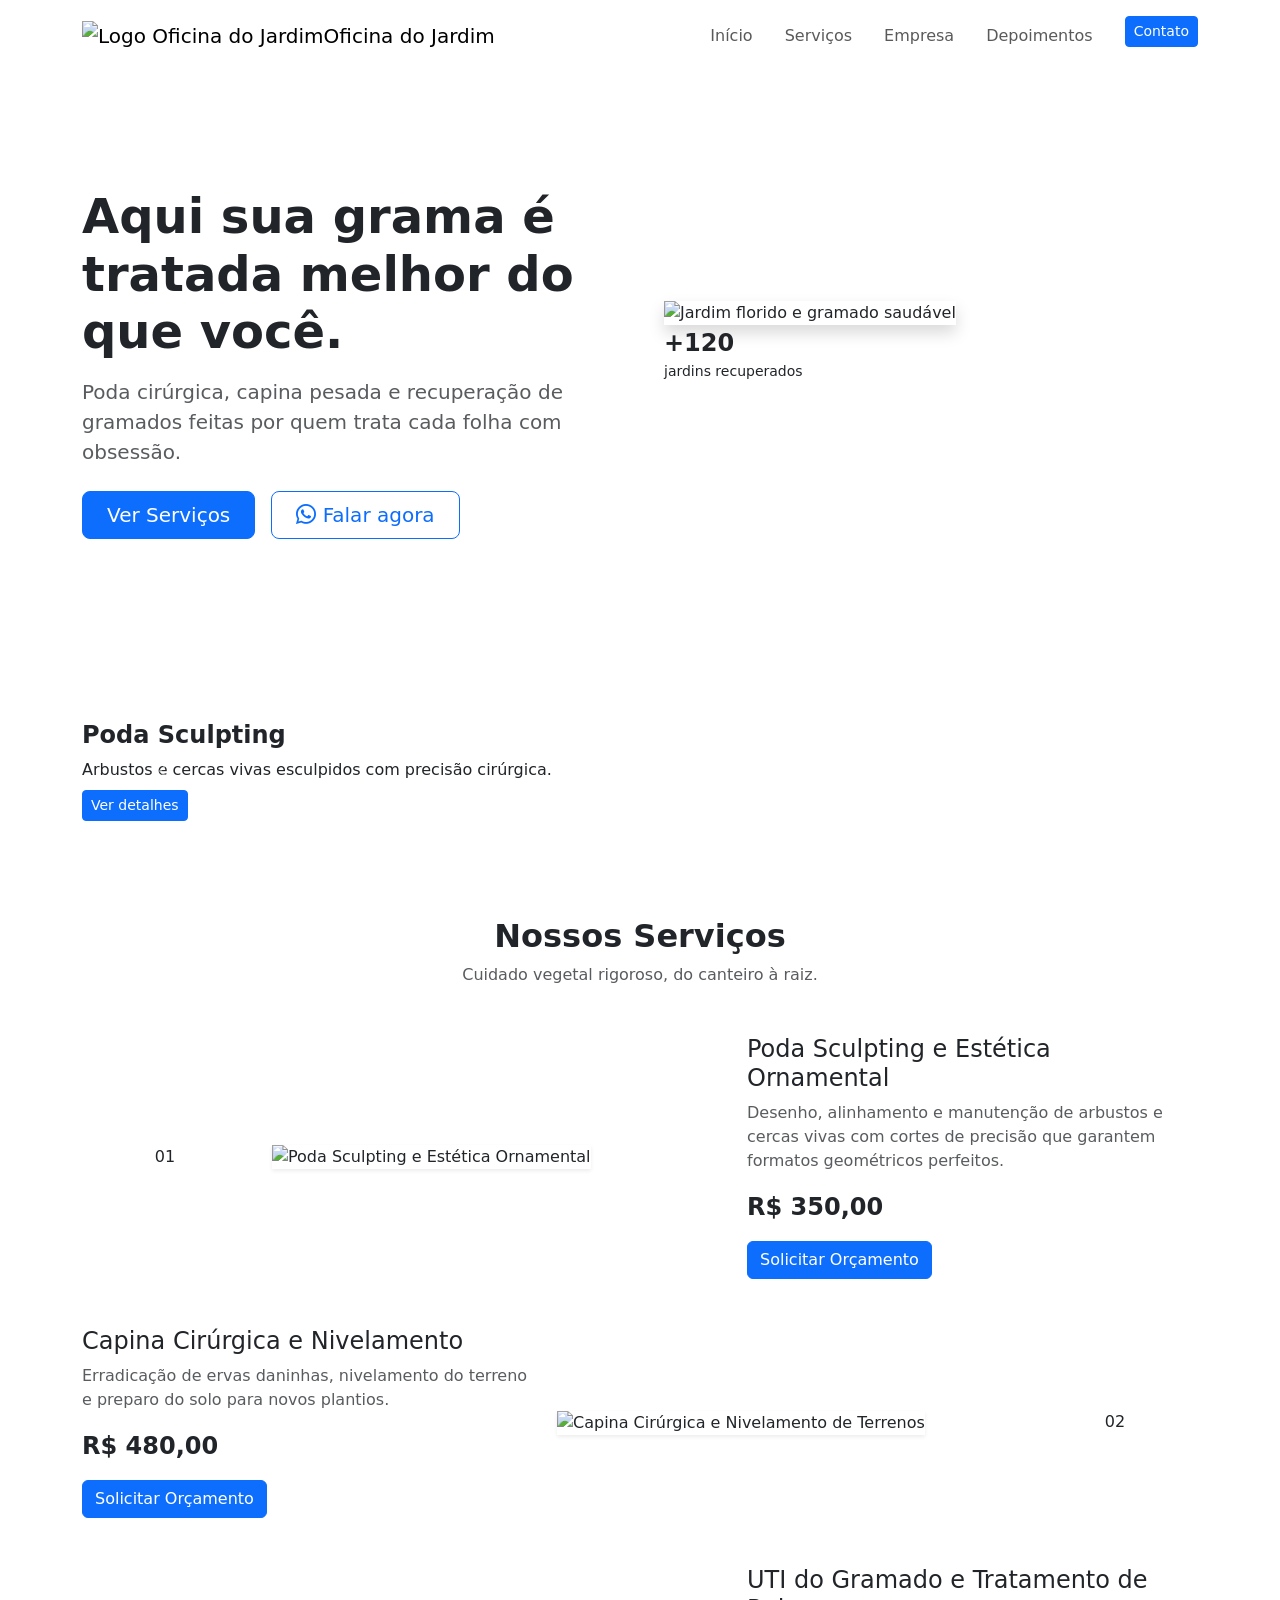
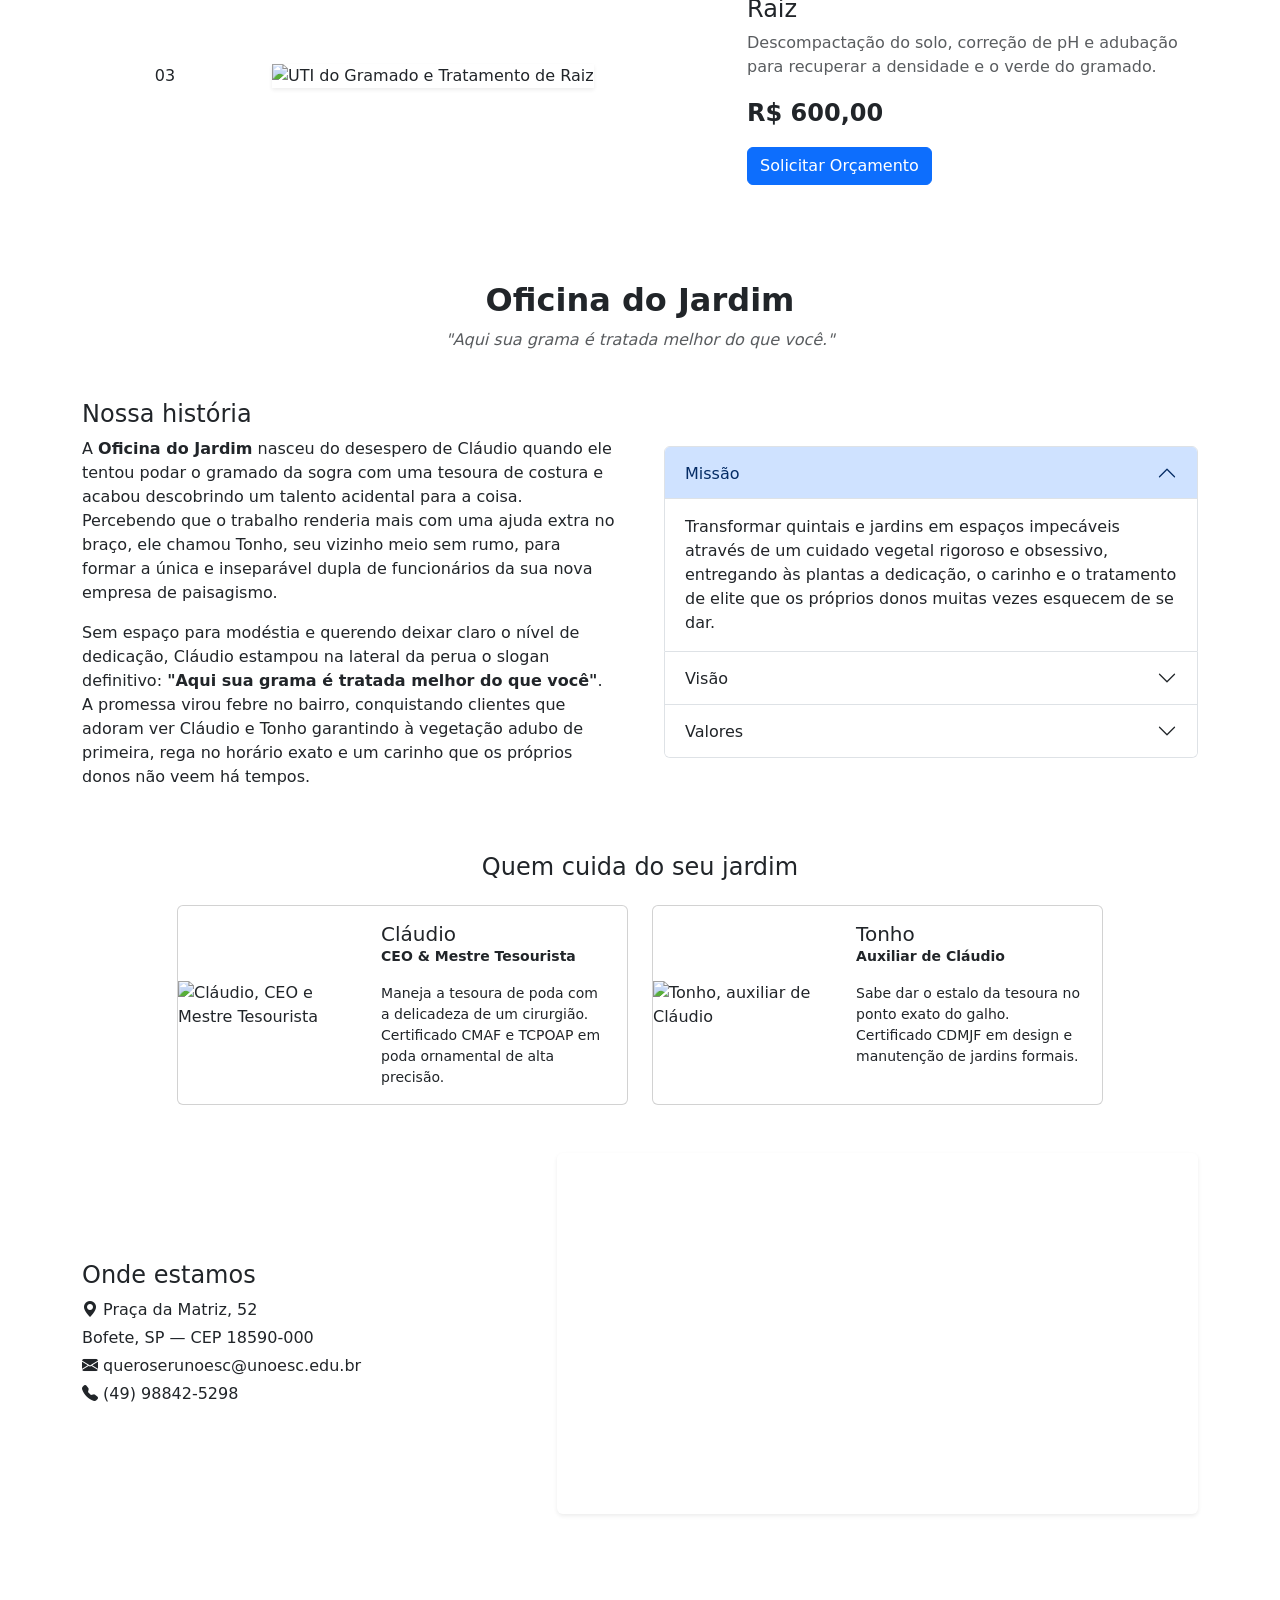
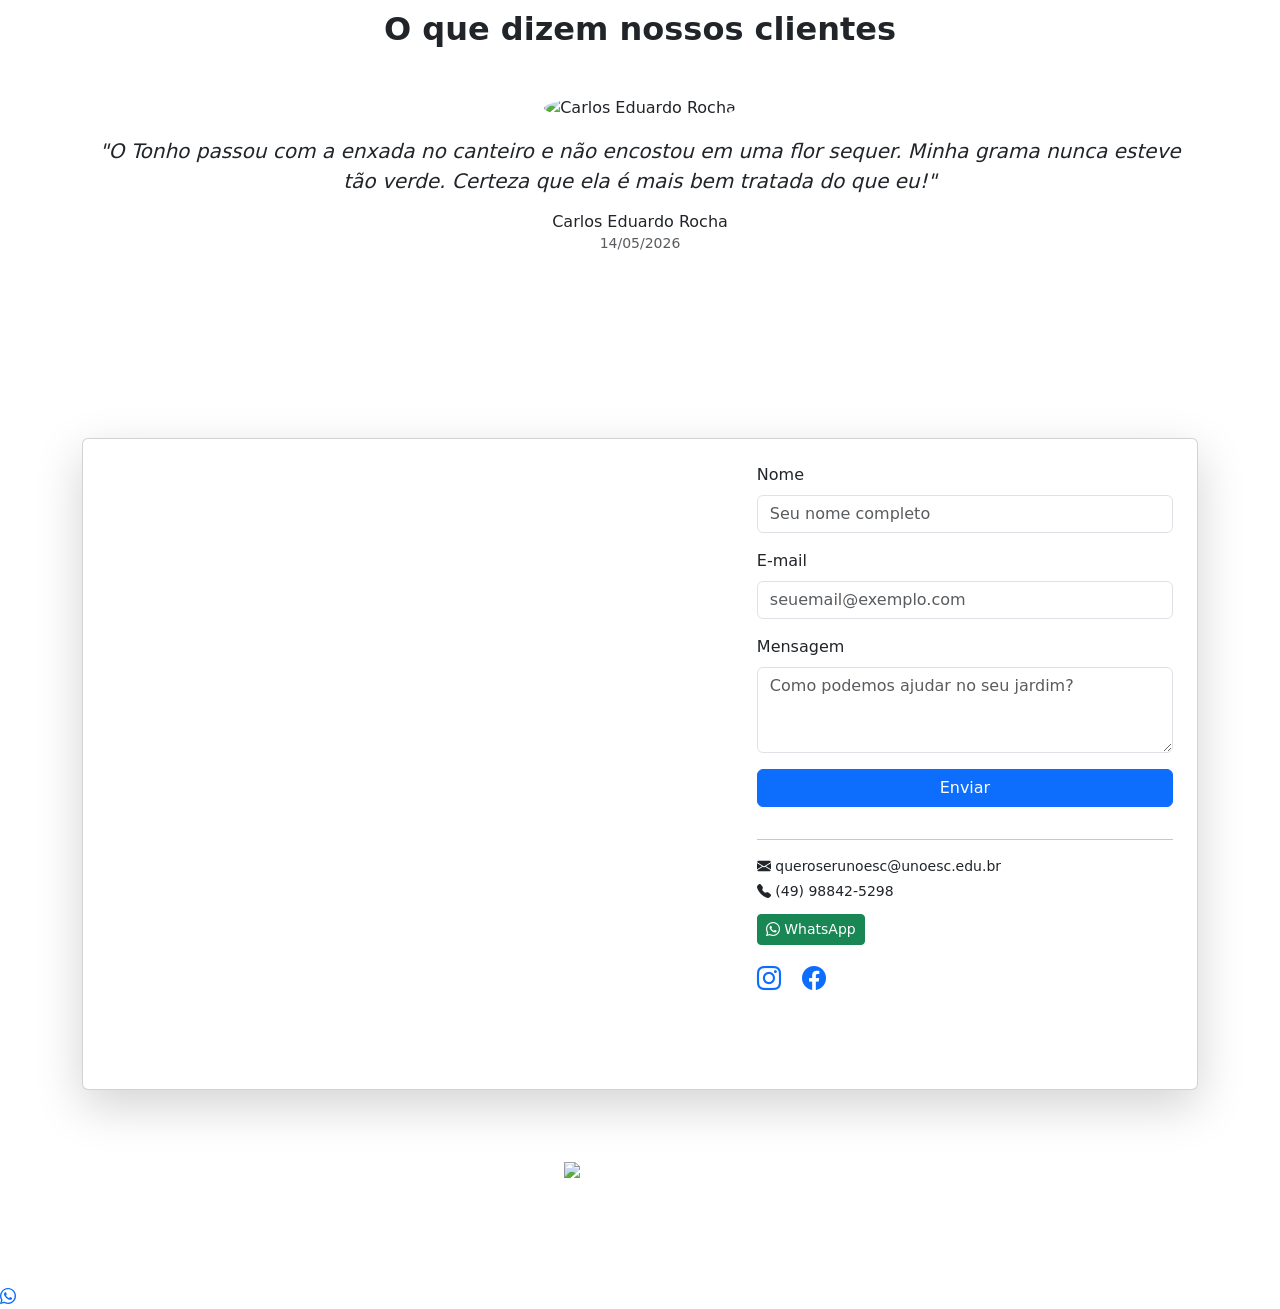
==== index.html @ 0156de62 "Add files via upload Primeira avaliação" ====
<!DOCTYPE html>
<html lang="pt-br">
<head>
  <meta charset="UTF-8">
  <meta name="viewport" content="width=device-width, initial-scale=1.0">
  <title>Oficina do Jardim — Paisagismo e Manutenção de Jardins</title>
  <meta name="description" content="Poda, capina e recuperação de gramados com o cuidado que sua planta merece.">

  <link href="https://cdn.jsdelivr.net/npm/bootstrap@5.3.3/dist/css/bootstrap.min.css" rel="stylesheet">
  <link rel="stylesheet" href="https://cdn.jsdelivr.net/npm/bootstrap-icons@1.11.3/font/bootstrap-icons.css">
  <link href="css/style.css" rel="stylesheet">
</head>
<body>

  <!-- ===== NAVBAR ===== -->
  <nav class="navbar navbar-expand-lg navbar-clara sticky-top py-3">
    <div class="container">
      <a class="navbar-brand d-flex align-items-center" href="index.html">
        <img src="img/logo.png" alt="Logo Oficina do Jardim">
        Oficina do Jardim
      </a>
      <button class="navbar-toggler" type="button" data-bs-toggle="collapse" data-bs-target="#menuPrincipal" aria-label="Abrir menu">
        <span class="navbar-toggler-icon"></span>
      </button>
      <div class="collapse navbar-collapse" id="menuPrincipal">
        <ul class="navbar-nav ms-auto gap-lg-3">
          <li class="nav-item"><a class="nav-link" href="index.html">Início</a></li>
          <li class="nav-item"><a class="nav-link" href="index.html#servicos">Serviços</a></li>
          <li class="nav-item"><a class="nav-link" href="index.html#empresa">Empresa</a></li>
          <li class="nav-item"><a class="nav-link" href="index.html#depoimentos">Depoimentos</a></li>
          <li class="nav-item"><a class="btn btn-primary btn-sm ms-lg-2" href="index.html#contato">Contato</a></li>
        </ul>
      </div>
    </div>
  </nav>

  <!-- ===== HERO DIVIDIDO ===== -->
  <header class="hero py-5">
    <div class="container py-4">
      <div class="row align-items-center g-5">
        <div class="col-lg-6">
          <span class="badge bg-tint text-verde-escuro mb-3 px-3 py-2">Paisagismo & Manutenção de Jardins</span>
          <h1 class="fw-bold text-verde-escuro display-5">Aqui sua grama é tratada melhor do que você.</h1>
          <p class="fs-5 text-muted mt-3">Poda cirúrgica, capina pesada e recuperação de gramados feitas por quem trata cada folha com obsessão.</p>
          <div class="d-flex gap-3 mt-4 flex-wrap">
            <a href="#servicos" class="btn btn-primary btn-lg px-4">Ver Serviços</a>
            <a href="https://wa.me/5549988425298?text=Ol%C3%A1%2C%20quero%20um%20or%C3%A7amento" target="_blank" class="btn btn-outline-primary btn-lg px-4">
              <i class="bi bi-whatsapp"></i> Falar agora
            </a>
          </div>
        </div>
        <div class="col-lg-6 position-relative">
          <img src="img/servico3.jpg" class="img-fluid imagem-hero shadow" alt="Jardim florido e gramado saudável">
          <div class="badge-flutuante d-none d-md-block">
            <div class="fw-bold fs-4">+120</div>
            <div class="small">jardins recuperados</div>
          </div>
        </div>
      </div>
    </div>
  </header>

  <!-- ===== CARROSSEL DE PROMOÇÕES ===== -->
  <section class="bg-verde-escuro-2 py-5">
    <div class="container">
      <h2 class="text-center text-white fw-bold mb-4">Destaques e Promoções</h2>
      <div id="carrosselPromo" class="carousel slide carrossel-promo" data-bs-ride="carousel">
        <div class="carousel-inner">
          <div class="carousel-item active">
            <div class="card-promo" style="background-image:url('img/carrossel2.jpg');">
              <div class="conteudo-promo">
                <h4 class="fw-bold">Poda Sculpting</h4>
                <p class="mb-2">Arbustos e cercas vivas esculpidos com precisão cirúrgica.</p>
                <a href="servico1.html" class="btn btn-sm btn-primary">Ver detalhes</a>
              </div>
            </div>
          </div>
          <div class="carousel-item">
            <div class="card-promo" style="background-image:url('img/carrossel3.jpg');">
              <div class="conteudo-promo">
                <h4 class="fw-bold">Promoção: Capina Cirúrgica</h4>
                <p class="mb-2">Condições especiais este mês para nivelamento de terrenos.</p>
                <a href="servico2.html" class="btn btn-sm btn-primary">Ver detalhes</a>
              </div>
            </div>
          </div>
          <div class="carousel-item">
            <div class="card-promo" style="background-image:url('img/carrossel1.jpg');">
              <div class="conteudo-promo">
                <h4 class="fw-bold">UTI do Gramado</h4>
                <p class="mb-2">Recupere a densidade e o verde vibrante em até 2 semanas.</p>
                <a href="servico3.html" class="btn btn-sm btn-primary">Ver detalhes</a>
              </div>
            </div>
          </div>
        </div>
        <button class="carousel-control-prev" type="button" data-bs-target="#carrosselPromo" data-bs-slide="prev">
          <span class="carousel-control-prev-icon"></span>
        </button>
        <button class="carousel-control-next" type="button" data-bs-target="#carrosselPromo" data-bs-slide="next">
          <span class="carousel-control-next-icon"></span>
        </button>
      </div>
    </div>
  </section>

  <!-- ===== SERVIÇOS (lista alternada) ===== -->
  <section id="servicos" class="container py-5">
    <h2 class="text-center text-verde-escuro fw-bold mb-2">Nossos Serviços</h2>
    <p class="text-center text-muted mb-5">Cuidado vegetal rigoroso, do canteiro à raiz.</p>

    <div class="linha-servico row align-items-center g-4 mb-5">
      <div class="col-lg-2 d-none d-lg-block text-center">
        <span class="numero-servico">01</span>
      </div>
      <div class="col-lg-5">
        <img src="img/servico1.jpg" class="img-fluid shadow-sm" alt="Poda Sculpting e Estética Ornamental">
      </div>
      <div class="col-lg-5">
        <h4 class="text-verde-escuro">Poda Sculpting e Estética Ornamental</h4>
        <p class="text-muted">Desenho, alinhamento e manutenção de arbustos e cercas vivas com cortes de precisão que garantem formatos geométricos perfeitos.</p>
        <p class="fs-4 fw-bold text-verde-escuro">R$ 350,00</p>
        <a href="servico1.html" class="btn btn-primary">Solicitar Orçamento</a>
      </div>
    </div>

    <div class="linha-servico row align-items-center g-4 mb-5 flex-lg-row-reverse">
      <div class="col-lg-2 d-none d-lg-block text-center">
        <span class="numero-servico">02</span>
      </div>
      <div class="col-lg-5">
        <img src="img/servico2.jpg" class="img-fluid shadow-sm" alt="Capina Cirúrgica e Nivelamento de Terrenos">
      </div>
      <div class="col-lg-5">
        <h4 class="text-verde-escuro">Capina Cirúrgica e Nivelamento</h4>
        <p class="text-muted">Erradicação de ervas daninhas, nivelamento do terreno e preparo do solo para novos plantios.</p>
        <p class="fs-4 fw-bold text-verde-escuro">R$ 480,00</p>
        <a href="servico2.html" class="btn btn-primary">Solicitar Orçamento</a>
      </div>
    </div>

    <div class="linha-servico row align-items-center g-4">
      <div class="col-lg-2 d-none d-lg-block text-center">
        <span class="numero-servico">03</span>
      </div>
      <div class="col-lg-5">
        <img src="img/servico3.jpg" class="img-fluid shadow-sm" alt="UTI do Gramado e Tratamento de Raiz">
      </div>
      <div class="col-lg-5">
        <h4 class="text-verde-escuro">UTI do Gramado e Tratamento de Raiz</h4>
        <p class="text-muted">Descompactação do solo, correção de pH e adubação para recuperar a densidade e o verde do gramado.</p>
        <p class="fs-4 fw-bold text-verde-escuro">R$ 600,00</p>
        <a href="servico3.html" class="btn btn-primary">Solicitar Orçamento</a>
      </div>
    </div>
  </section>

  <!-- ===== EMPRESA ===== -->
  <section id="empresa" class="bg-tint py-5">
    <div class="container">
      <h2 class="text-center text-verde-escuro fw-bold mb-2">Oficina do Jardim</h2>
      <p class="text-center fst-italic text-muted mb-5">"Aqui sua grama é tratada melhor do que você."</p>

      <div class="row align-items-center g-5 mb-5">
        <div class="col-lg-6">
          <h4 class="text-verde-escuro">Nossa história</h4>
          <p>A <strong>Oficina do Jardim</strong> nasceu do desespero de Cláudio quando ele tentou podar o gramado da sogra com uma tesoura de costura e acabou descobrindo um talento acidental para a coisa. Percebendo que o trabalho renderia mais com uma ajuda extra no braço, ele chamou Tonho, seu vizinho meio sem rumo, para formar a única e inseparável dupla de funcionários da sua nova empresa de paisagismo.</p>
          <p>Sem espaço para modéstia e querendo deixar claro o nível de dedicação, Cláudio estampou na lateral da perua o slogan definitivo: <strong>"Aqui sua grama é tratada melhor do que você"</strong>. A promessa virou febre no bairro, conquistando clientes que adoram ver Cláudio e Tonho garantindo à vegetação adubo de primeira, rega no horário exato e um carinho que os próprios donos não veem há tempos.</p>
        </div>
        <div class="col-lg-6">
          <div class="accordion" id="accordionEmpresa">
            <div class="accordion-item">
              <h2 class="accordion-header">
                <button class="accordion-button" type="button" data-bs-toggle="collapse" data-bs-target="#colMissao">Missão</button>
              </h2>
              <div id="colMissao" class="accordion-collapse collapse show" data-bs-parent="#accordionEmpresa">
                <div class="accordion-body">Transformar quintais e jardins em espaços impecáveis através de um cuidado vegetal rigoroso e obsessivo, entregando às plantas a dedicação, o carinho e o tratamento de elite que os próprios donos muitas vezes esquecem de se dar.</div>
              </div>
            </div>
            <div class="accordion-item">
              <h2 class="accordion-header">
                <button class="accordion-button collapsed" type="button" data-bs-toggle="collapse" data-bs-target="#colVisao">Visão</button>
              </h2>
              <div id="colVisao" class="accordion-collapse collapse" data-bs-parent="#accordionEmpresa">
                <div class="accordion-body">Ser a empresa de paisagismo de referência local, reconhecida por provar que, com um toque de humor, honestidade e muita dedicação prática, é possível ter a grama mais verde, saudável e bem-tratada da vizinhança.</div>
              </div>
            </div>
            <div class="accordion-item">
              <h2 class="accordion-header">
                <button class="accordion-button collapsed" type="button" data-bs-toggle="collapse" data-bs-target="#colValores">Valores</button>
              </h2>
              <div id="colValores" class="accordion-collapse collapse" data-bs-parent="#accordionEmpresa">
                <div class="accordion-body">
                  <ul class="mb-0">
                    <li><strong>Prioridade Vegetal:</strong> a planta vem em primeiro lugar.</li>
                    <li><strong>Fanatismo por Folhas:</strong> todo canteiro recebe o cafuné que precisar.</li>
                    <li><strong>Hierarquia do Gramado:</strong> a saúde da raiz sempre vem antes do almoço do fundador.</li>
                    <li><strong>Lealdade ao Verde:</strong> a grama do cliente jamais passará sede no nosso turno.</li>
                  </ul>
                </div>
              </div>
            </div>
          </div>
        </div>
      </div>

      <!-- Equipe — foto inteira, sem cortes -->
      <h4 class="text-verde-escuro text-center mb-4">Quem cuida do seu jardim</h4>
      <div class="row g-4 justify-content-center mb-5">
        <div class="col-md-5">
          <div class="card card-equipe h-100">
            <div class="row g-0 h-100">
              <div class="col-5 d-flex align-items-center">
                <img src="img/equipe-claudio.jpg" class="foto-equipe-completa" alt="Cláudio, CEO e Mestre Tesourista">
              </div>
              <div class="col-7">
                <div class="card-body">
                  <h5 class="card-title mb-0">Cláudio</h5>
                  <p class="text-verde-escuro fw-semibold small">CEO & Mestre Tesourista</p>
                  <p class="card-text small">Maneja a tesoura de poda com a delicadeza de um cirurgião. Certificado CMAF e TCPOAP em poda ornamental de alta precisão.</p>
                </div>
              </div>
            </div>
          </div>
        </div>
        <div class="col-md-5">
          <div class="card card-equipe h-100">
            <div class="row g-0 h-100">
              <div class="col-5 d-flex align-items-center">
                <img src="img/equipe-tonho.jpg" class="foto-equipe-completa" alt="Tonho, auxiliar de Cláudio">
              </div>
              <div class="col-7">
                <div class="card-body">
                  <h5 class="card-title mb-0">Tonho</h5>
                  <p class="text-verde-escuro fw-semibold small">Auxiliar de Cláudio</p>
                  <p class="card-text small">Sabe dar o estalo da tesoura no ponto exato do galho. Certificado CDMJF em design e manutenção de jardins formais.</p>
                </div>
              </div>
            </div>
          </div>
        </div>
      </div>

      <!-- Endereço + Mapa -->
      <div class="row align-items-center g-4">
        <div class="col-md-5">
          <h4 class="text-verde-escuro">Onde estamos</h4>
          <p class="mb-1"><i class="bi bi-geo-alt-fill text-verde-escuro"></i> Praça da Matriz, 52</p>
          <p class="mb-1">Bofete, SP — CEP 18590-000</p>
          <p class="mb-1"><i class="bi bi-envelope-fill text-verde-escuro"></i> queroserunoesc@unoesc.edu.br</p>
          <p class="mb-0"><i class="bi bi-telephone-fill text-verde-escuro"></i> (49) 98842-5298</p>
        </div>
        <div class="col-md-7">
          <div class="ratio ratio-16x9 rounded shadow-sm overflow-hidden">
            <iframe src="https://www.google.com/maps?q=Pra%C3%A7a+da+Matriz%2C+52+-+Bofete%2C+SP%2C+18590-000&output=embed" style="border:0;" loading="lazy" title="Localização Oficina do Jardim" allowfullscreen></iframe>
          </div>
        </div>
      </div>
    </div>
  </section>

  <!-- ===== DEPOIMENTOS (carrossel de citações) ===== -->
  <section id="depoimentos" class="py-5">
    <div class="container">
      <h2 class="text-center text-verde-escuro fw-bold mb-5">O que dizem nossos clientes</h2>

      <div id="carrosselDepoimentos" class="carousel slide carrossel-depoimentos" data-bs-ride="carousel">
        <div class="carousel-inner text-center">

          <div class="carousel-item active">
            <img src="https://ui-avatars.com/api/?name=Carlos+Eduardo+Rocha&background=1B5E20&color=fff&size=128" class="rounded-circle avatar-depoimento-grande mb-3" alt="Carlos Eduardo Rocha">
            <p class="fs-5 fst-italic">"O Tonho passou com a enxada no canteiro e não encostou em uma flor sequer. Minha grama nunca esteve tão verde. Certeza que ela é mais bem tratada do que eu!"</p>
            <h6 class="text-verde-escuro mb-0">Carlos Eduardo Rocha</h6>
            <small class="text-muted">14/05/2026</small>
          </div>

          <div class="carousel-item">
            <img src="https://ui-avatars.com/api/?name=Mariana+Souza&background=1B5E20&color=fff&size=128" class="rounded-circle avatar-depoimento-grande mb-3" alt="Mariana Souza">
            <p class="fs-5 fst-italic">"Salvaram o paisagismo da pousada. Em dois dias, a poda ficou impecável e a adubação fez o gramado renascer. Serviço rápido e com um ótimo humor."</p>
            <h6 class="text-verde-escuro mb-0">Mariana Souza</h6>
            <small class="text-muted">22/07/2026</small>
          </div>

          <div class="carousel-item">
            <img src="https://ui-avatars.com/api/?name=Roberto+Mendes&background=1B5E20&color=fff&size=128" class="rounded-circle avatar-depoimento-grande mb-3" alt="Roberto Mendes">
            <p class="fs-5 fst-italic">"Ninguém resolvia o mato alto do meu terreno. Eles chegaram com a roçadeira e a enxada e deixaram tudo limpo e nivelado em poucas horas. Serviço bruto e profissional."</p>
            <h6 class="text-verde-escuro mb-0">Roberto Mendes</h6>
            <small class="text-muted">10/08/2026</small>
          </div>

          <div class="carousel-item">
            <img src="https://ui-avatars.com/api/?name=Fernanda+Lima&background=1B5E20&color=fff&size=128" class="rounded-circle avatar-depoimento-grande mb-3" alt="Fernanda Lima">
            <p class="fs-5 fst-italic">"Pedi pra dar uma aparada nas cercas vivas e recebi de volta uma escultura. O Cláudio trata tesoura de poda como pincel. Virei cliente fiel."</p>
            <h6 class="text-verde-escuro mb-0">Fernanda Lima</h6>
            <small class="text-muted">01/09/2026</small>
          </div>

          <div class="carousel-item">
            <img src="https://ui-avatars.com/api/?name=Eduardo+Prado&background=1B5E20&color=fff&size=128" class="rounded-circle avatar-depoimento-grande mb-3" alt="Eduardo Prado">
            <p class="fs-5 fst-italic">"Meu gramado estava amarelado havia meses. Depois da 'UTI do Gramado' voltou a ficar verde em duas semanas. Recomendo de olhos fechados."</p>
            <h6 class="text-verde-escuro mb-0">Eduardo Prado</h6>
            <small class="text-muted">15/08/2026</small>
          </div>

        </div>
        <button class="carousel-control-prev" type="button" data-bs-target="#carrosselDepoimentos" data-bs-slide="prev">
          <span class="carousel-control-prev-icon"></span>
        </button>
        <button class="carousel-control-next" type="button" data-bs-target="#carrosselDepoimentos" data-bs-slide="next">
          <span class="carousel-control-next-icon"></span>
        </button>
      </div>
    </div>
  </section>

  <!-- ===== CONTATO ===== -->
  <section id="contato" class="bg-verde-escuro-2 py-5">
    <div class="container">
      <h2 class="text-center text-white fw-bold mb-5">Fale Conosco</h2>
      <div class="card card-contato shadow-lg">
        <div class="row g-0">
          <div class="col-md-7">
            <div class="ratio ratio-1x1 h-100">
              <iframe src="https://www.google.com/maps?q=Pra%C3%A7a+da+Matriz%2C+52+-+Bofete%2C+SP%2C+18590-000&output=embed" style="border:0;" loading="lazy" title="Localização Oficina do Jardim" allowfullscreen></iframe>
            </div>
          </div>
          <div class="col-md-5">
            <div class="card-body p-4">
              <form>
                <div class="mb-3">
                  <label class="form-label">Nome</label>
                  <input type="text" class="form-control" placeholder="Seu nome completo">
                </div>
                <div class="mb-3">
                  <label class="form-label">E-mail</label>
                  <input type="email" class="form-control" placeholder="seuemail@exemplo.com">
                </div>
                <div class="mb-3">
                  <label class="form-label">Mensagem</label>
                  <textarea class="form-control" rows="3" placeholder="Como podemos ajudar no seu jardim?"></textarea>
                </div>
                <button type="button" class="btn btn-primary w-100 mb-3">Enviar</button>
              </form>
              <hr>
              <p class="small mb-1"><i class="bi bi-envelope-fill text-verde-escuro"></i> queroserunoesc@unoesc.edu.br</p>
              <p class="small mb-1"><i class="bi bi-telephone-fill text-verde-escuro"></i> (49) 98842-5298</p>
              <a href="https://wa.me/5549988425298?text=Ol%C3%A1%2C%20quero%20um%20or%C3%A7amento" target="_blank" class="btn btn-success btn-sm mt-2">
                <i class="bi bi-whatsapp"></i> WhatsApp
              </a>
              <div class="mt-3">
                <a href="#" class="me-3 fs-4 text-verde-escuro"><i class="bi bi-instagram"></i></a>
                <a href="#" class="fs-4 text-verde-escuro"><i class="bi bi-facebook"></i></a>
              </div>
            </div>
          </div>
        </div>
      </div>
    </div>
  </section>

  <!-- ===== RODAPÉ ===== -->
  <footer class="bg-verde-escuro text-white pt-4 pb-3">
    <div class="container text-center">
      <img src="img/logo.png" alt="Oficina do Jardim" style="height:50px;" class="mb-2">
      <p class="small mb-2">Aqui sua grama é tratada melhor do que você.</p>
      <hr class="border-light opacity-25">
      <p class="small mb-0">Desenvolvido por <strong>Lucas Riva</strong> — Projeto acadêmico Unoesc, FDW 2026/2</p>
    </div>
  </footer>

  <a href="https://wa.me/5549988425298?text=Ol%C3%A1%2C%20quero%20um%20or%C3%A7amento" target="_blank" class="whatsapp-flutuante" title="Fale no WhatsApp">
    <i class="bi bi-whatsapp"></i>
  </a>

  <script src="https://cdn.jsdelivr.net/npm/bootstrap@5.3.3/dist/js/bootstrap.bundle.min.js"></script>
</body>
</html>
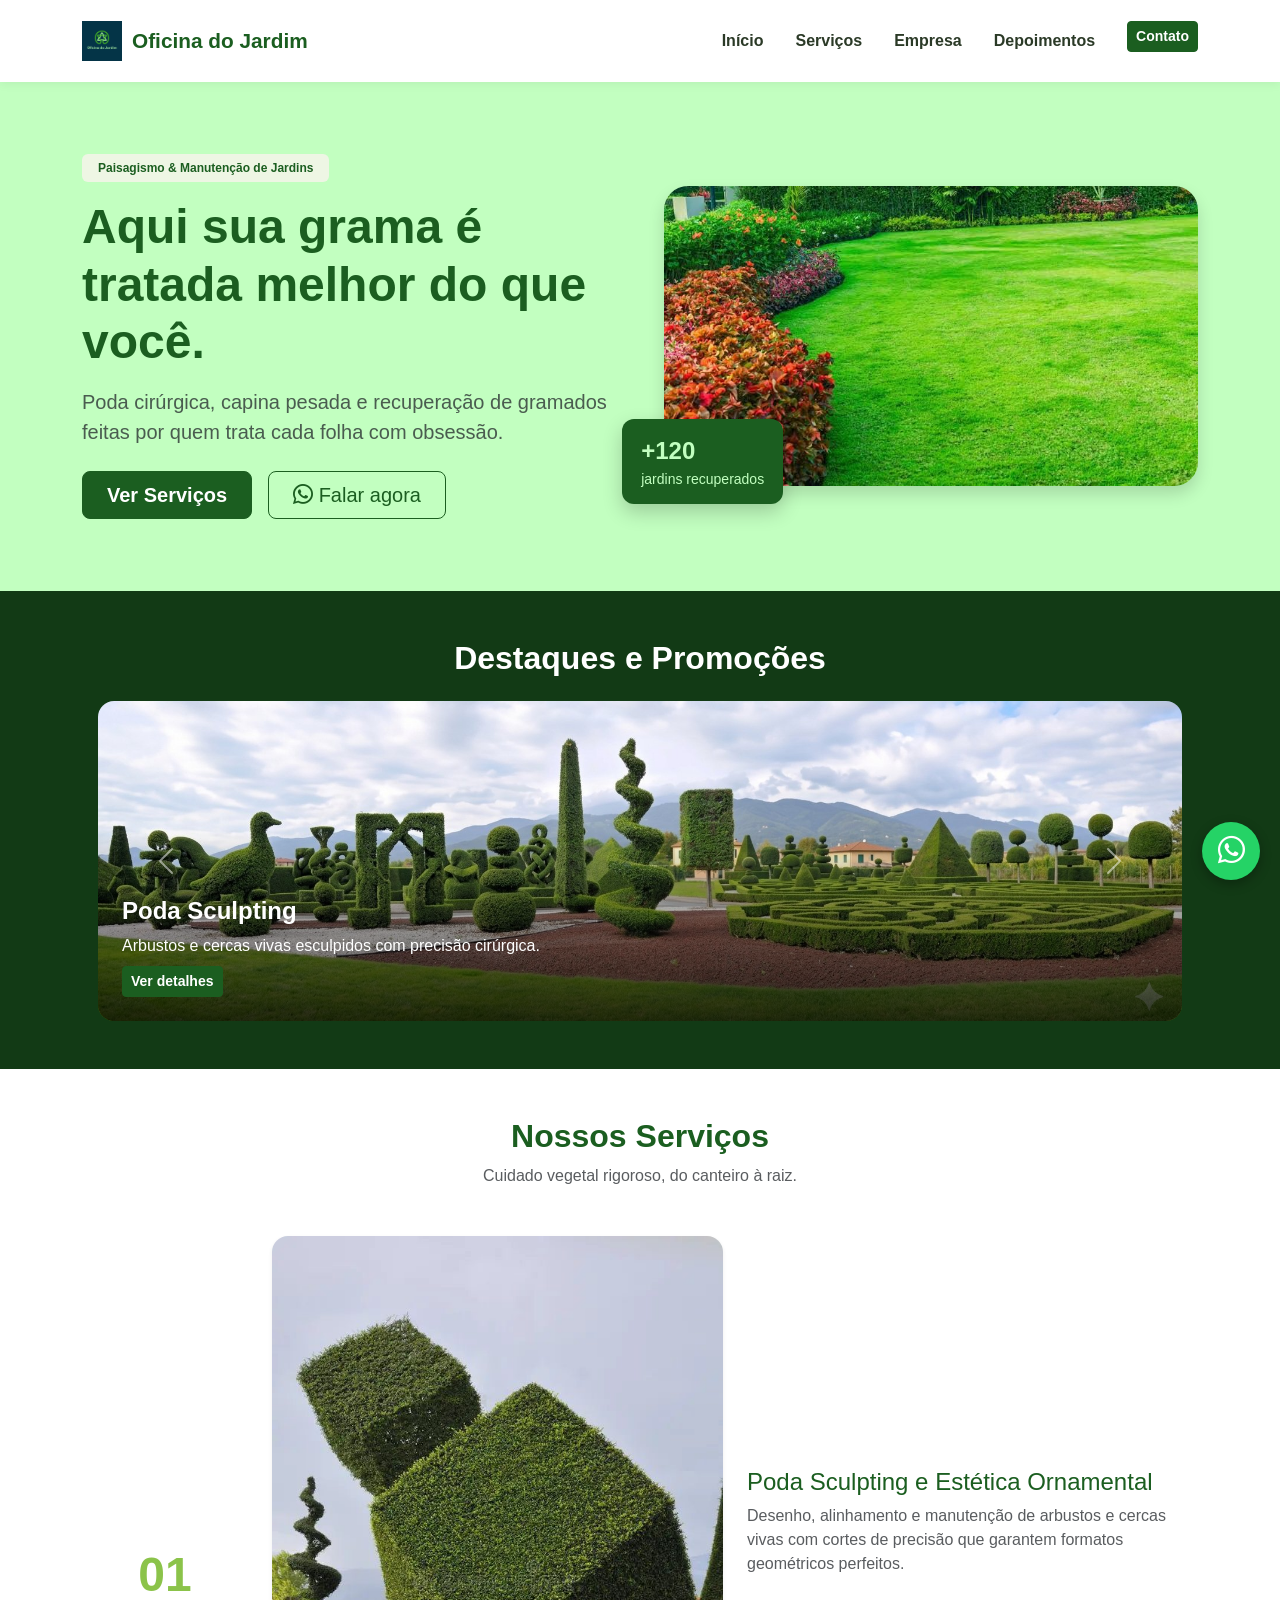
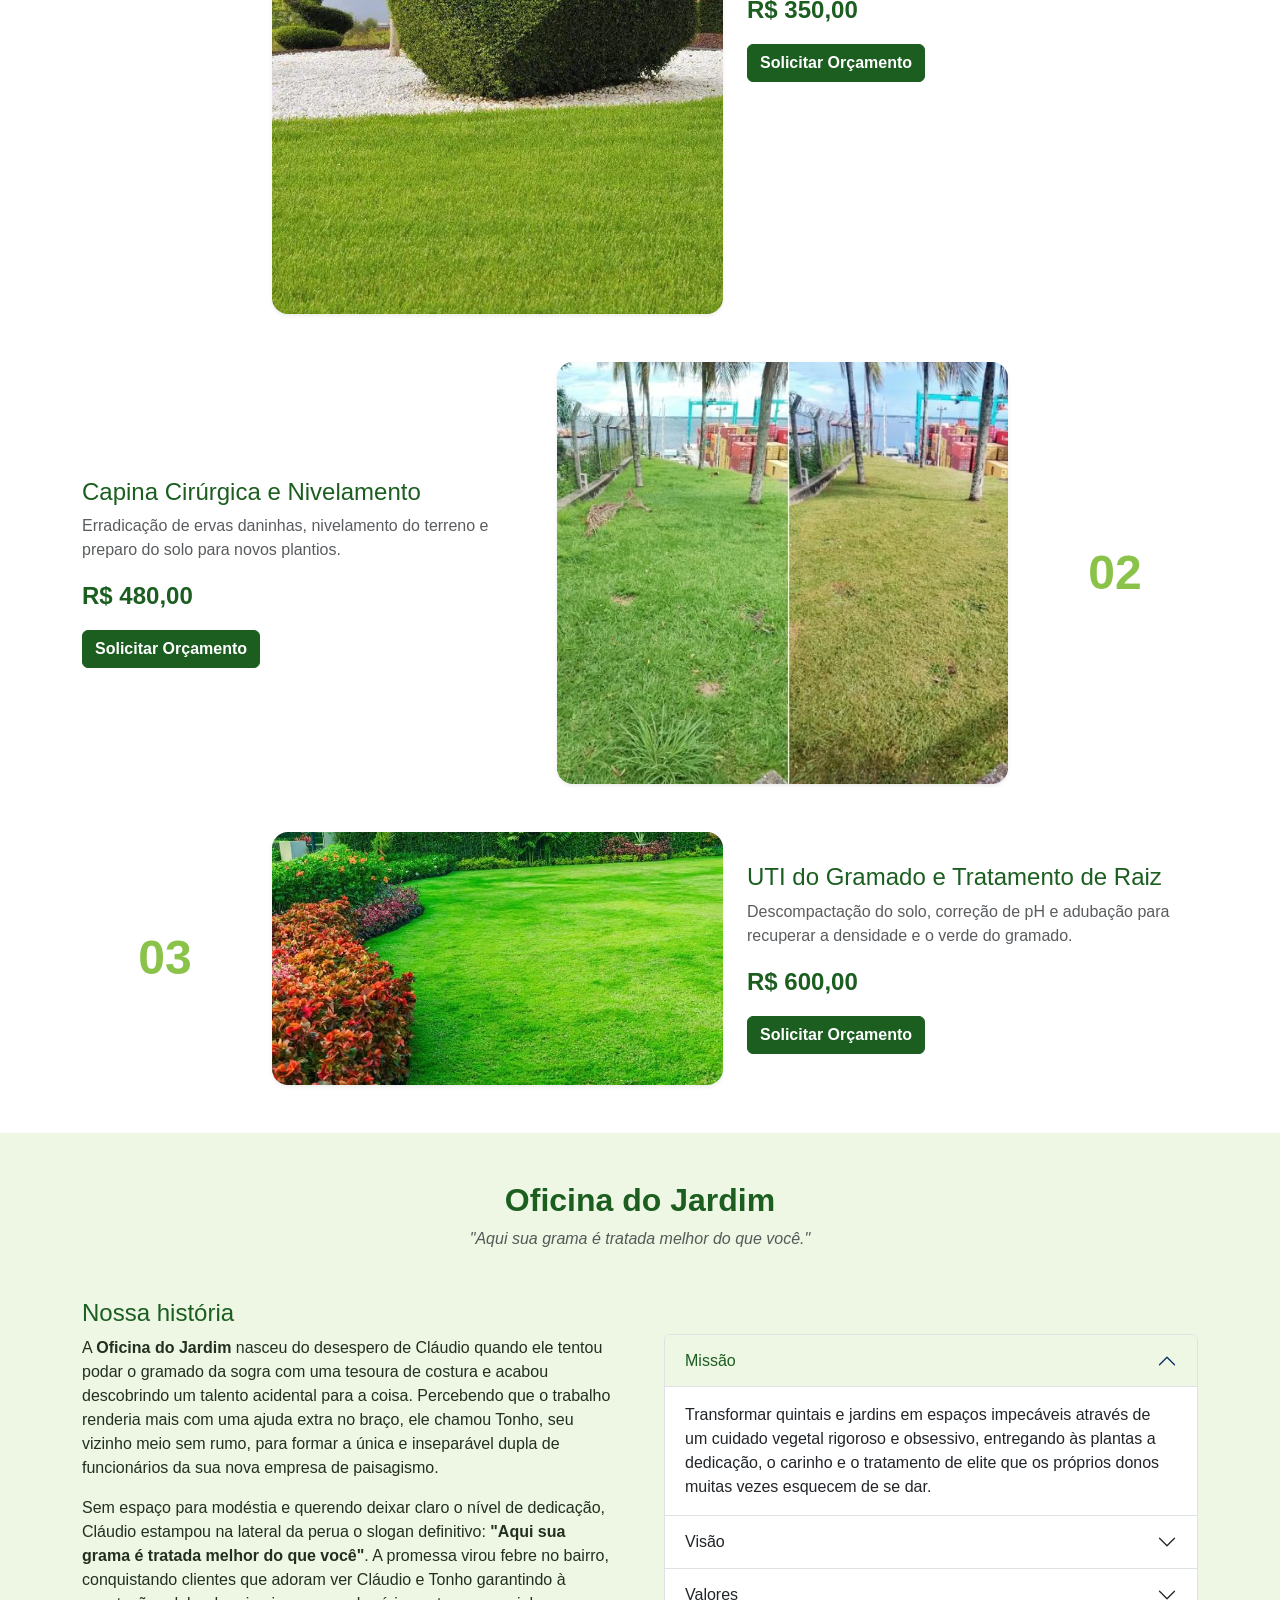
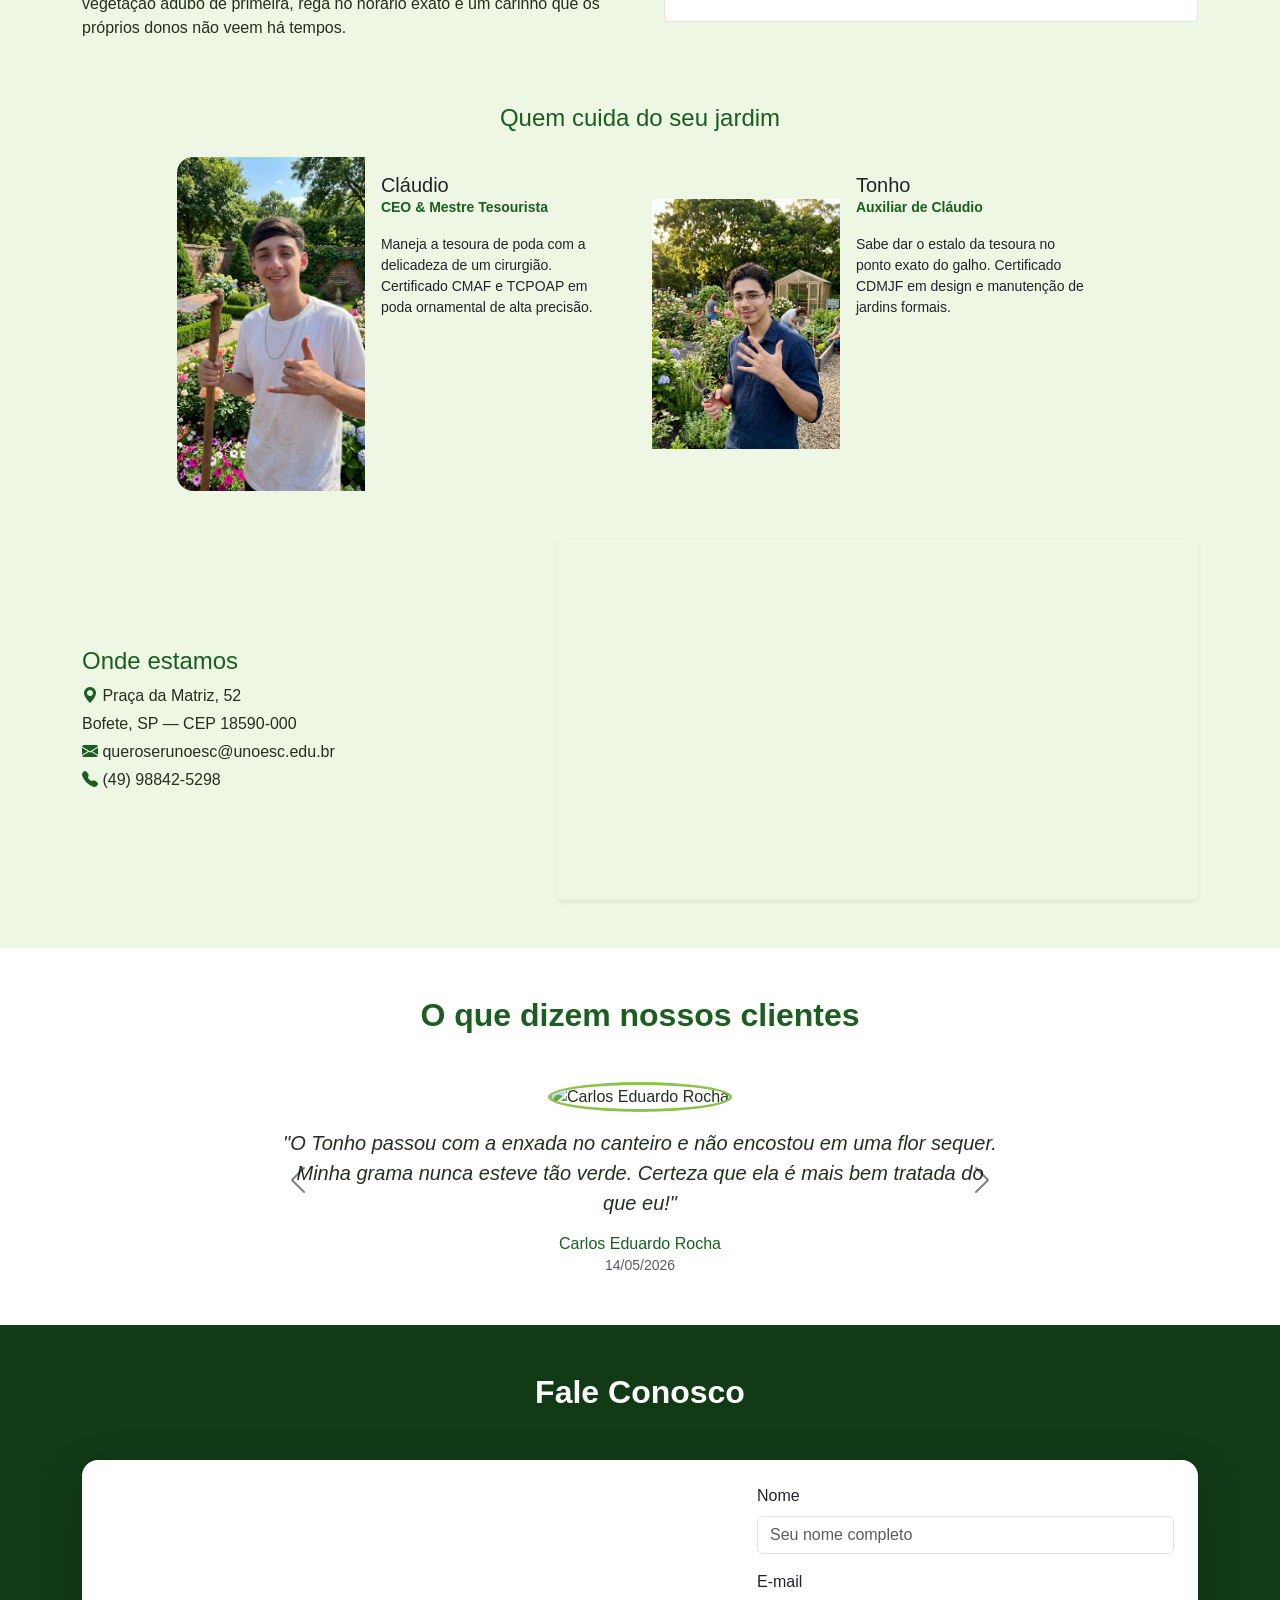
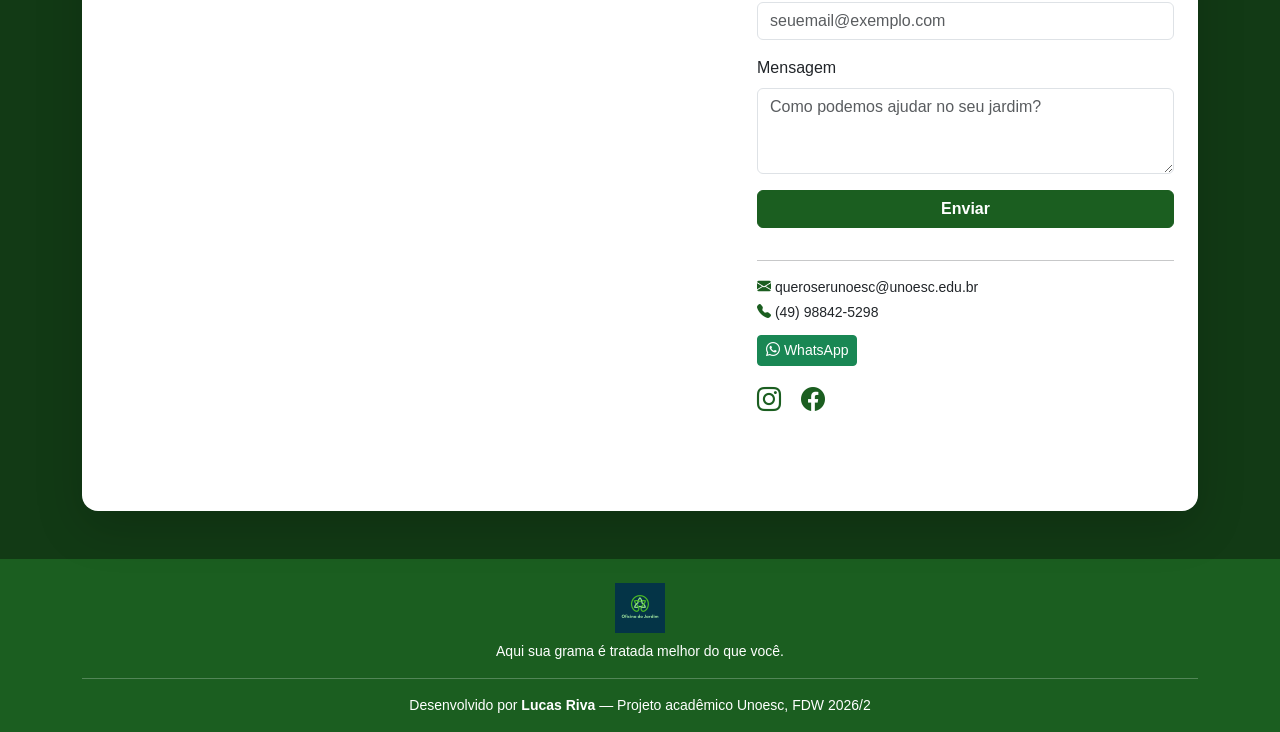
==== commit bebb98c5: "Update index.html Correção no code" ====
--- a/index.html
+++ b/index.html
@@ -12,7 +12,6 @@
 </head>
 <body>
 
-  <!-- ===== NAVBAR ===== -->
   <nav class="navbar navbar-expand-lg navbar-clara sticky-top py-3">
     <div class="container">
       <a class="navbar-brand d-flex align-items-center" href="index.html">
@@ -34,7 +33,6 @@
     </div>
   </nav>
 
-  <!-- ===== HERO DIVIDIDO ===== -->
   <header class="hero py-5">
     <div class="container py-4">
       <div class="row align-items-center g-5">
@@ -60,7 +58,6 @@
     </div>
   </header>
 
-  <!-- ===== CARROSSEL DE PROMOÇÕES ===== -->
   <section class="bg-verde-escuro-2 py-5">
     <div class="container">
       <h2 class="text-center text-white fw-bold mb-4">Destaques e Promoções</h2>
@@ -104,7 +101,6 @@
     </div>
   </section>
 
-  <!-- ===== SERVIÇOS (lista alternada) ===== -->
   <section id="servicos" class="container py-5">
     <h2 class="text-center text-verde-escuro fw-bold mb-2">Nossos Serviços</h2>
     <p class="text-center text-muted mb-5">Cuidado vegetal rigoroso, do canteiro à raiz.</p>
@@ -155,7 +151,6 @@
     </div>
   </section>
 
-  <!-- ===== EMPRESA ===== -->
   <section id="empresa" class="bg-tint py-5">
     <div class="container">
       <h2 class="text-center text-verde-escuro fw-bold mb-2">Oficina do Jardim</h2>
@@ -204,7 +199,6 @@
         </div>
       </div>
 
-      <!-- Equipe — foto inteira, sem cortes -->
       <h4 class="text-verde-escuro text-center mb-4">Quem cuida do seu jardim</h4>
       <div class="row g-4 justify-content-center mb-5">
         <div class="col-md-5">
@@ -241,7 +235,6 @@
         </div>
       </div>
 
-      <!-- Endereço + Mapa -->
       <div class="row align-items-center g-4">
         <div class="col-md-5">
           <h4 class="text-verde-escuro">Onde estamos</h4>
@@ -259,7 +252,6 @@
     </div>
   </section>
 
-  <!-- ===== DEPOIMENTOS (carrossel de citações) ===== -->
   <section id="depoimentos" class="py-5">
     <div class="container">
       <h2 class="text-center text-verde-escuro fw-bold mb-5">O que dizem nossos clientes</h2>
@@ -313,7 +305,6 @@
     </div>
   </section>
 
-  <!-- ===== CONTATO ===== -->
   <section id="contato" class="bg-verde-escuro-2 py-5">
     <div class="container">
       <h2 class="text-center text-white fw-bold mb-5">Fale Conosco</h2>
@@ -358,7 +349,6 @@
     </div>
   </section>
 
-  <!-- ===== RODAPÉ ===== -->
   <footer class="bg-verde-escuro text-white pt-4 pb-3">
     <div class="container text-center">
       <img src="img/logo.png" alt="Oficina do Jardim" style="height:50px;" class="mb-2">
--- a/css/style.css
+++ b/css/style.css
@@ -0,0 +1,209 @@
+:root {
+  --verde-claro: #8BC34A;
+  --verde-claro-rgb: 139, 195, 74;
+  --verde-claro-tint: #EEF6E4;
+  --verde-escuro: #1B5E20;
+  --verde-escuro-rgb: 27, 94, 32;
+  --verde-escuro-2: #123A15;
+  --creme: #c2ffc0;
+
+  --bs-primary: var(--verde-escuro);
+  --bs-primary-rgb: var(--verde-escuro-rgb);
+  --bs-secondary: var(--verde-claro);
+  --bs-secondary-rgb: var(--verde-claro-rgb);
+}
+
+body {
+  font-family: "Segoe UI", Roboto, Arial, sans-serif;
+  color: #23301f;
+}
+
+/* ---------- Navbar clara ---------- */
+.navbar-clara {
+  background-color: #fff;
+  box-shadow: 0 2px 10px rgba(0,0,0,.06);
+}
+
+.navbar-clara .navbar-brand {
+  color: var(--verde-escuro);
+  font-weight: 800;
+  font-size: 1.3rem;
+}
+
+.navbar-clara .navbar-brand img {
+  height: 40px;
+  margin-right: 10px;
+}
+
+.navbar-clara .nav-link {
+  color: #2b3a27 !important;
+  font-weight: 600;
+  position: relative;
+}
+
+.navbar-clara .nav-link::after {
+  content: "";
+  position: absolute;
+  left: 0; bottom: 2px;
+  width: 0%;
+  height: 2px;
+  background: var(--verde-claro);
+  transition: width .2s ease;
+}
+
+.navbar-clara .nav-link:hover::after { width: 100%; }
+.navbar-clara .nav-link:hover { color: var(--verde-escuro) !important; }
+
+/* ---------- Botões ---------- */
+.btn-primary {
+  --bs-btn-bg: var(--verde-escuro);
+  --bs-btn-border-color: var(--verde-escuro);
+  --bs-btn-hover-bg: #123A15;
+  --bs-btn-hover-border-color: #123A15;
+  font-weight: 600;
+}
+
+.btn-outline-primary {
+  --bs-btn-color: var(--verde-escuro);
+  --bs-btn-border-color: var(--verde-escuro);
+  --bs-btn-hover-bg: var(--verde-escuro);
+  --bs-btn-hover-border-color: var(--verde-escuro);
+}
+
+.text-verde-escuro { color: var(--verde-escuro); }
+.text-verde-claro { color: var(--verde-claro); }
+.bg-verde-escuro { background-color: var(--verde-escuro) !important; }
+.bg-verde-escuro-2 { background-color: var(--verde-escuro-2) !important; }
+.bg-tint { background-color: var(--verde-claro-tint) !important; }
+
+/* ---------- Hero dividido ---------- */
+.hero {
+  background-color: var(--creme);
+  overflow: hidden;
+}
+
+.hero .badge-flutuante {
+  position: absolute;
+  bottom: -18px;
+  left: -18px;
+  background: var(--verde-escuro);
+  color: #c2ffc0;
+  ;
+  padding: .9rem 1.2rem;
+  border-radius: .75rem;
+  box-shadow: 0 8px 20px rgba(0,0,0,.2);
+}
+
+.hero img.imagem-hero {
+  border-radius: 1.5rem;
+}
+
+/* ---------- Carrossel de promoções (cards) ---------- */
+.carrossel-promo .carousel-item {
+  padding: 0 1rem;
+}
+
+.card-promo {
+  border: none;
+  border-radius: 1rem;
+  overflow: hidden;
+  color: #fff;
+  min-height: 320px;
+  display: flex;
+  align-items: flex-end;
+  background-size: cover;
+  background-position: center;
+  position: relative;
+}
+
+.card-promo::before {
+  content: "";
+  position: absolute;
+  inset: 0;
+  background: linear-gradient(180deg, rgba(0,0,0,0) 40%, rgba(0,0,0,.75) 100%);
+}
+
+.card-promo .conteudo-promo {
+  position: relative;
+  padding: 1.5rem;
+}
+
+/* ---------- Serviços em lista alternada ---------- */
+.linha-servico img {
+  border-radius: 1rem;
+}
+
+.numero-servico {
+  font-size: 3rem;
+  font-weight: 800;
+  color: var(--verde-claro);
+  line-height: 1;
+}
+
+/* ---------- Equipe: imagem inteira, sem corte ---------- */
+.card-equipe {
+  border: none;
+  border-radius: 1rem;
+  overflow: hidden;
+  background: var(--verde-claro-tint);
+}
+
+.card-equipe .foto-equipe-completa {
+  width: 100%;
+  height: auto;
+  display: block;
+  object-fit: contain;
+}
+
+/* ---------- Depoimentos: carrossel de citações ---------- */
+.carrossel-depoimentos {
+  max-width: 720px;
+  margin: 0 auto;
+}
+
+.avatar-depoimento-grande {
+  width: 90px;
+  height: 90px;
+  object-fit: cover;
+  border: 3px solid var(--verde-claro);
+}
+
+.carrossel-depoimentos .carousel-control-prev,
+.carrossel-depoimentos .carousel-control-next {
+  width: 5%;
+  filter: invert(1);
+}
+
+/* ---------- Contato ---------- */
+.card-contato {
+  border-radius: 1rem;
+  border: none;
+}
+
+/* ---------- WhatsApp flutuante ---------- */
+.whatsapp-flutuante {
+  position: fixed;
+  right: 20px;
+  bottom: 20px;
+  z-index: 1050;
+  width: 58px;
+  height: 58px;
+  border-radius: 50%;
+  background-color: #25D366;
+  color: #fff;
+  display: flex;
+  align-items: center;
+  justify-content: center;
+  font-size: 1.7rem;
+  box-shadow: 0 4px 12px rgba(0,0,0,.3);
+}
+
+.whatsapp-flutuante:hover { color: #fff; filter: brightness(1.05); }
+
+footer a { color: #cfe8c4; }
+footer a:hover { color: #fff; }
+
+.accordion-button:not(.collapsed) {
+  background-color: var(--verde-claro-tint);
+  color: var(--verde-escuro);
+}
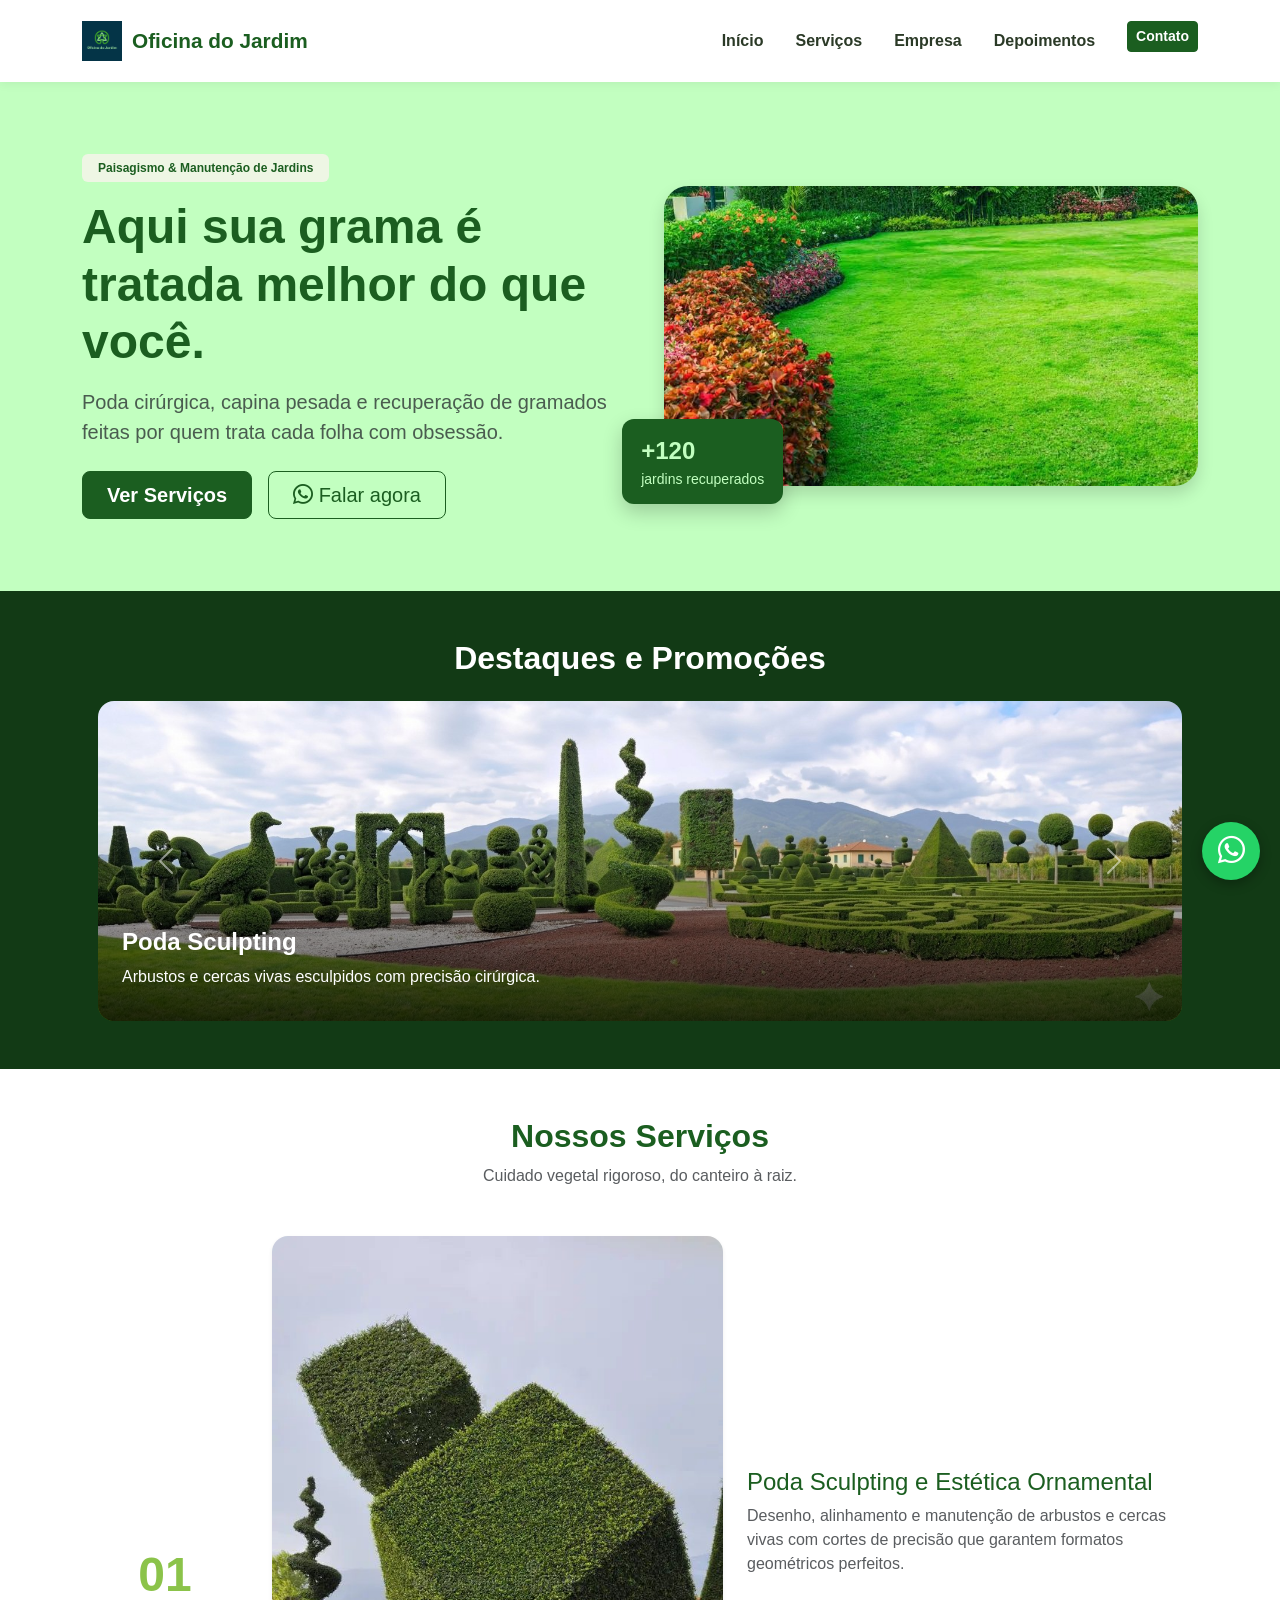
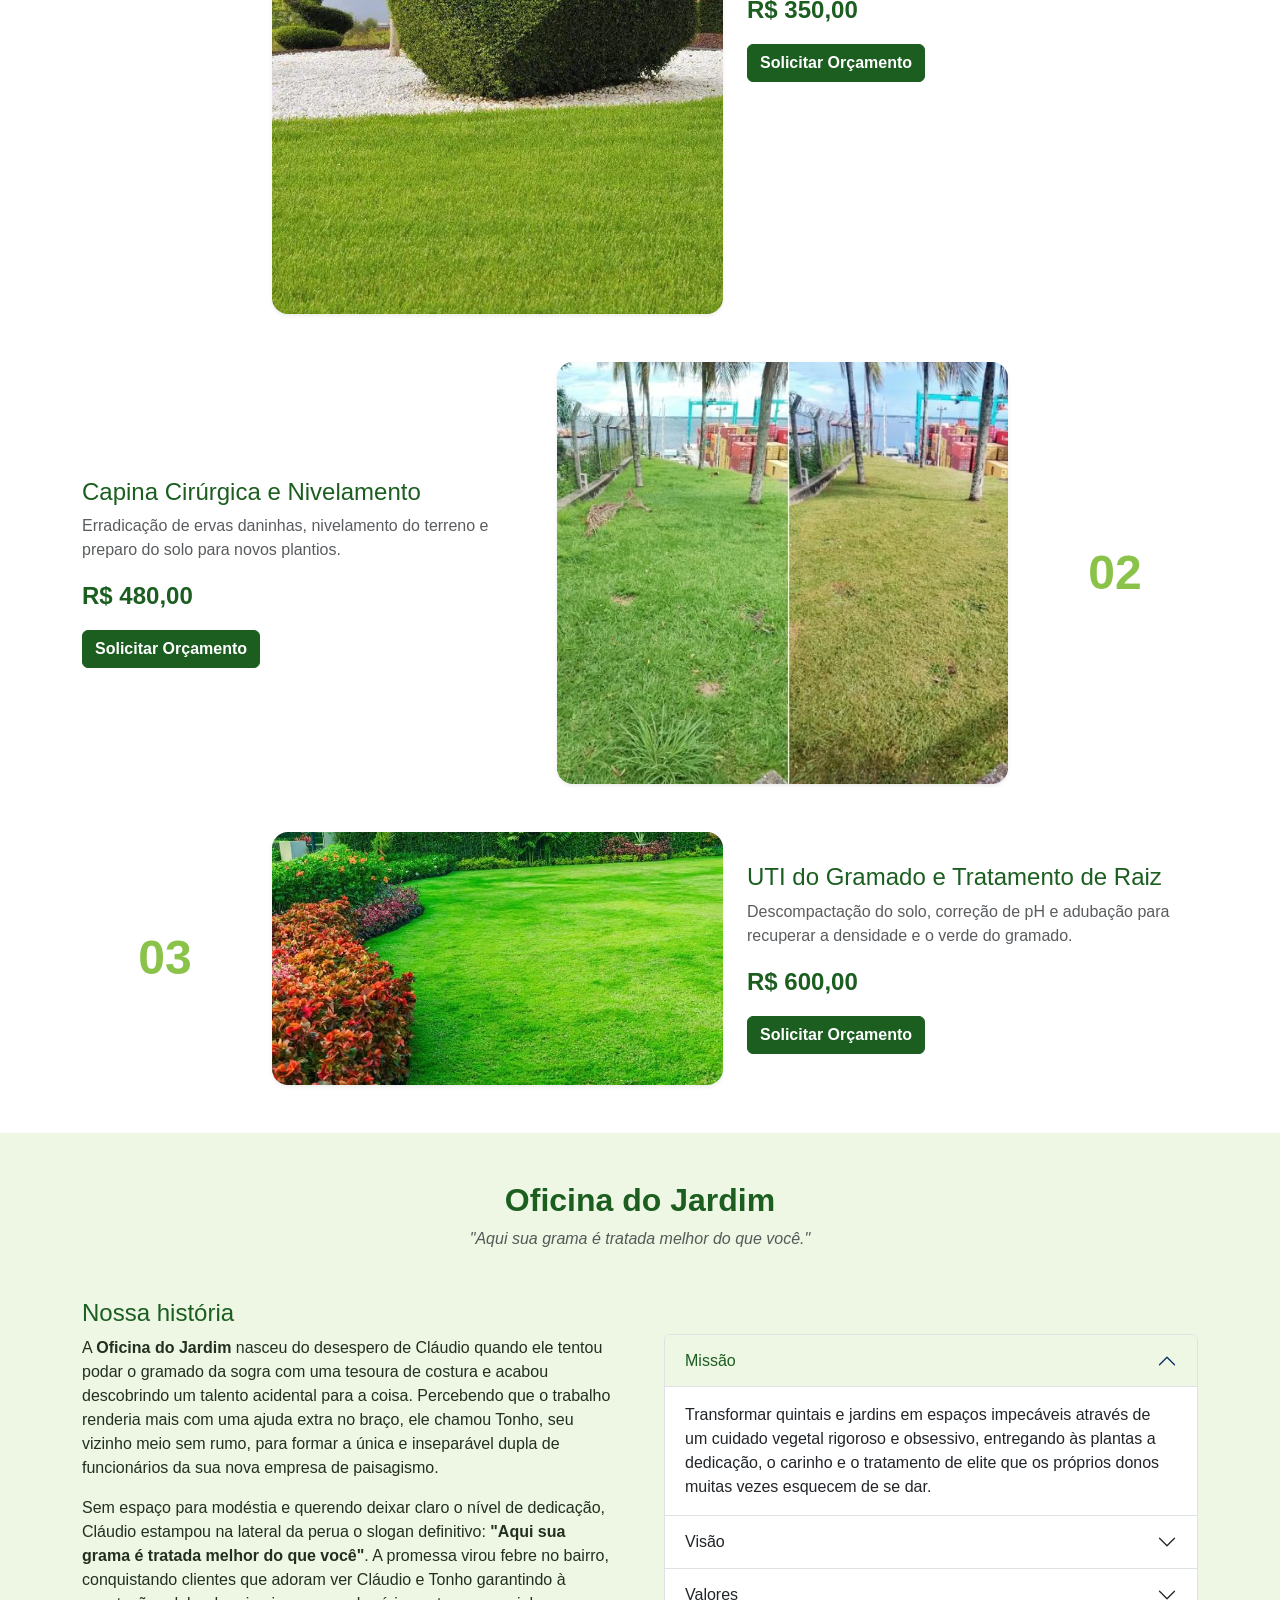
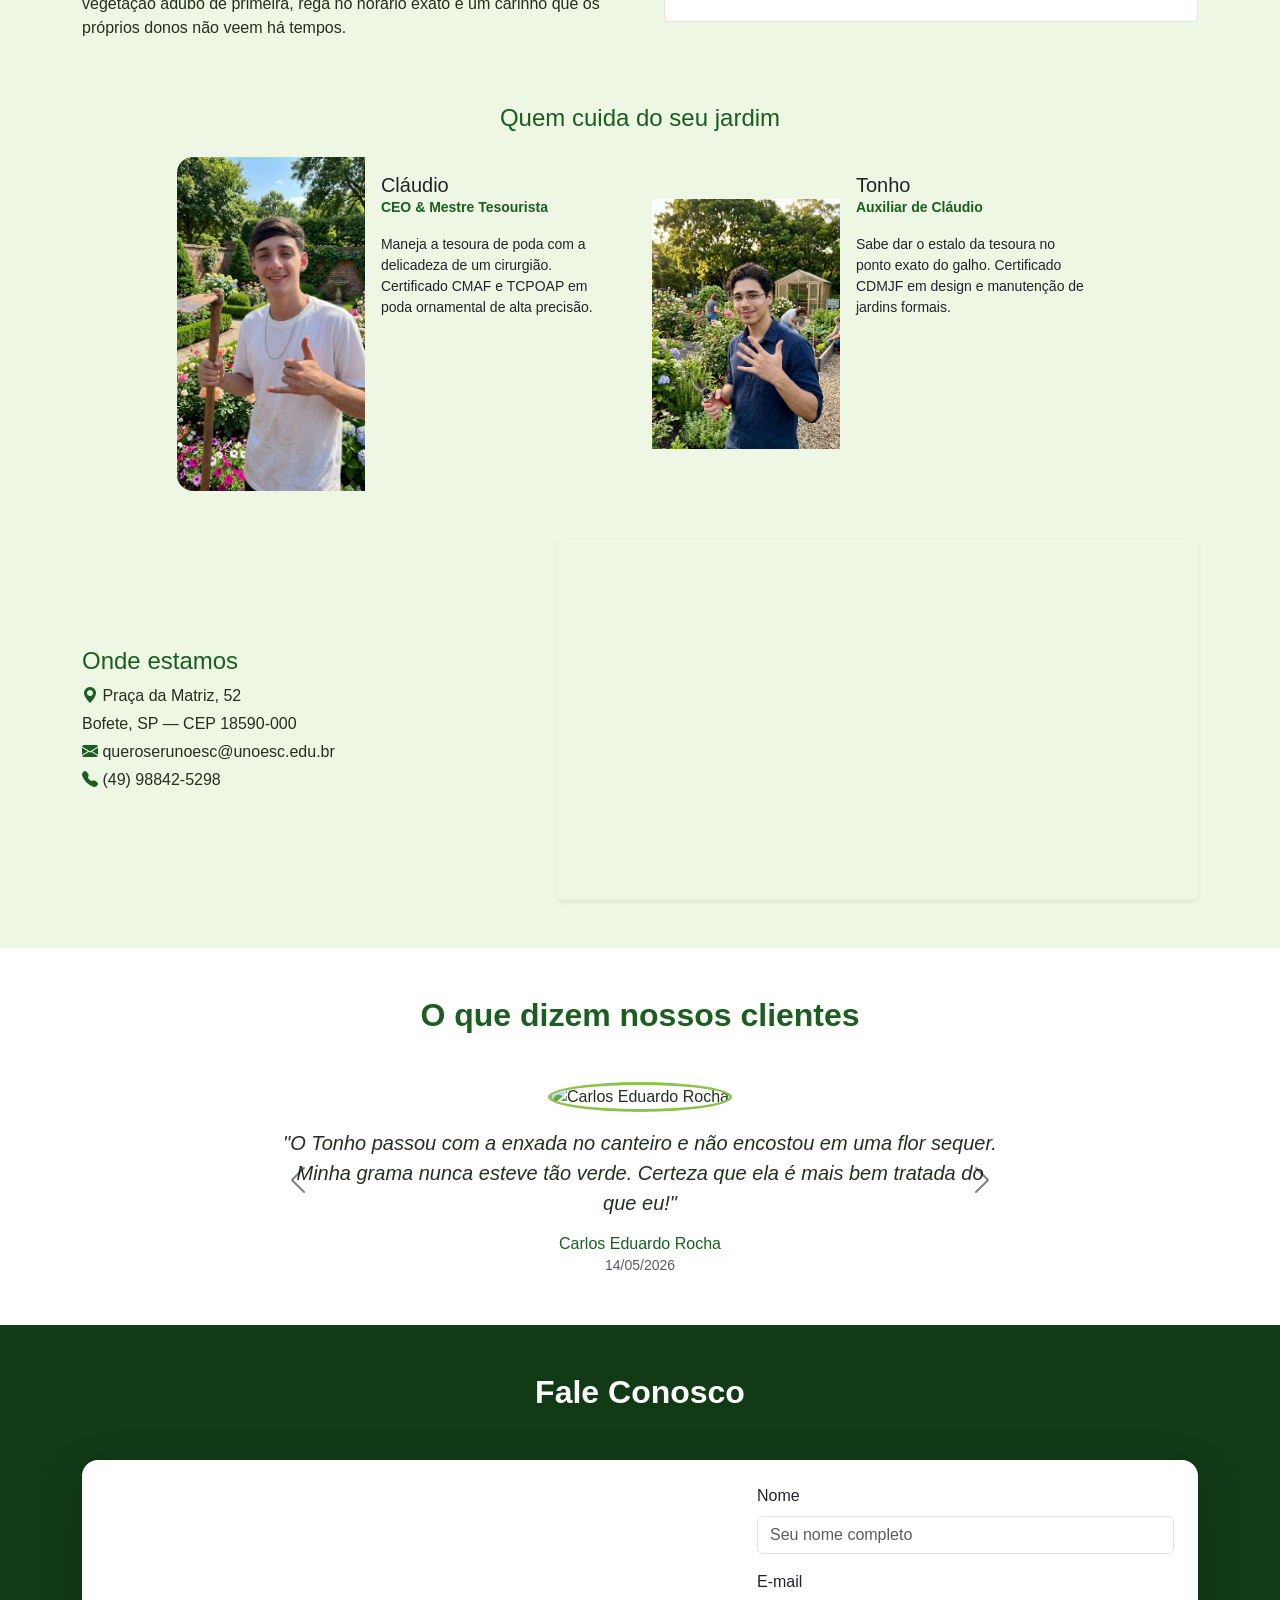
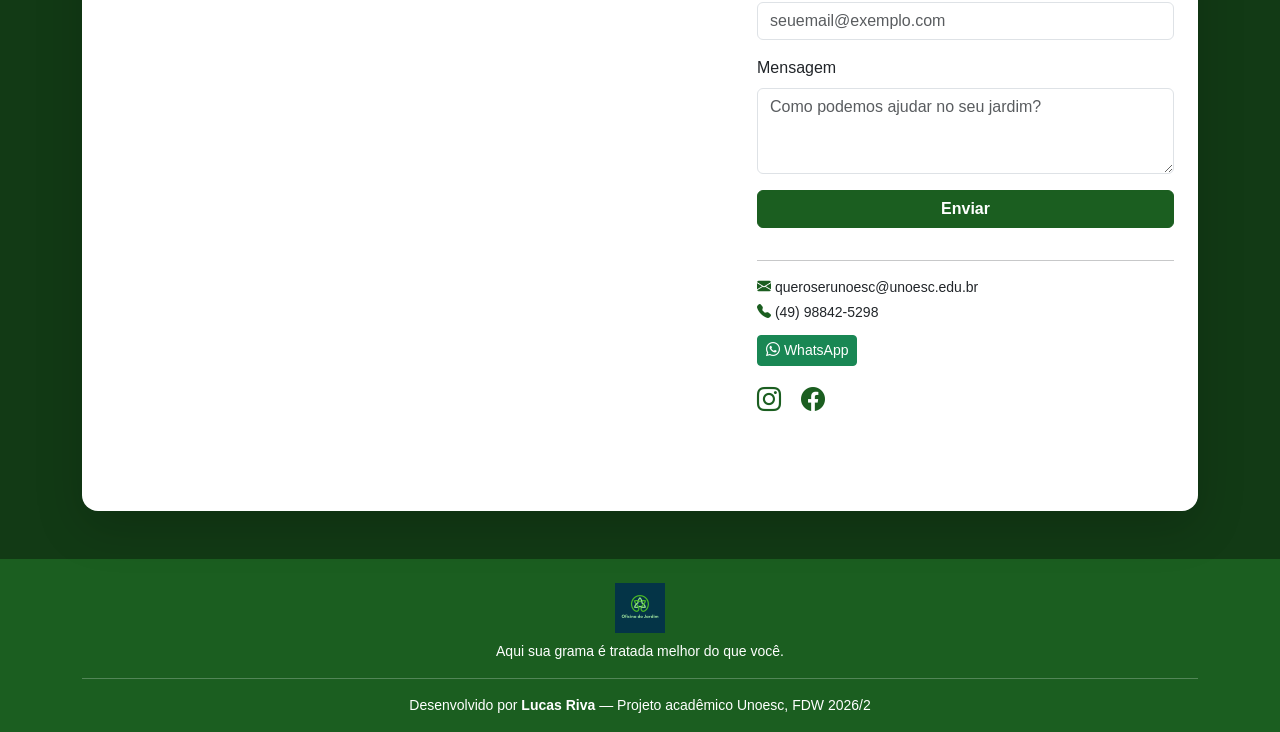
==== commit 990effd2: "Update index.html Alteração no carrossel do site" ====
--- a/index.html
+++ b/index.html
@@ -68,7 +68,6 @@
               <div class="conteudo-promo">
                 <h4 class="fw-bold">Poda Sculpting</h4>
                 <p class="mb-2">Arbustos e cercas vivas esculpidos com precisão cirúrgica.</p>
-                <a href="servico1.html" class="btn btn-sm btn-primary">Ver detalhes</a>
               </div>
             </div>
           </div>
@@ -77,7 +76,6 @@
               <div class="conteudo-promo">
                 <h4 class="fw-bold">Promoção: Capina Cirúrgica</h4>
                 <p class="mb-2">Condições especiais este mês para nivelamento de terrenos.</p>
-                <a href="servico2.html" class="btn btn-sm btn-primary">Ver detalhes</a>
               </div>
             </div>
           </div>
@@ -86,7 +84,6 @@
               <div class="conteudo-promo">
                 <h4 class="fw-bold">UTI do Gramado</h4>
                 <p class="mb-2">Recupere a densidade e o verde vibrante em até 2 semanas.</p>
-                <a href="servico3.html" class="btn btn-sm btn-primary">Ver detalhes</a>
               </div>
             </div>
           </div>
--- a/css/style.css
+++ b/css/style.css
@@ -18,7 +18,6 @@
   color: #23301f;
 }
 
-/* ---------- Navbar clara ---------- */
 .navbar-clara {
   background-color: #fff;
   box-shadow: 0 2px 10px rgba(0,0,0,.06);
@@ -54,7 +53,6 @@
 .navbar-clara .nav-link:hover::after { width: 100%; }
 .navbar-clara .nav-link:hover { color: var(--verde-escuro) !important; }
 
-/* ---------- Botões ---------- */
 .btn-primary {
   --bs-btn-bg: var(--verde-escuro);
   --bs-btn-border-color: var(--verde-escuro);
@@ -76,7 +74,6 @@
 .bg-verde-escuro-2 { background-color: var(--verde-escuro-2) !important; }
 .bg-tint { background-color: var(--verde-claro-tint) !important; }
 
-/* ---------- Hero dividido ---------- */
 .hero {
   background-color: var(--creme);
   overflow: hidden;
@@ -98,7 +95,6 @@
   border-radius: 1.5rem;
 }
 
-/* ---------- Carrossel de promoções (cards) ---------- */
 .carrossel-promo .carousel-item {
   padding: 0 1rem;
 }
@@ -128,7 +124,6 @@
   padding: 1.5rem;
 }
 
-/* ---------- Serviços em lista alternada ---------- */
 .linha-servico img {
   border-radius: 1rem;
 }
@@ -140,7 +135,6 @@
   line-height: 1;
 }
 
-/* ---------- Equipe: imagem inteira, sem corte ---------- */
 .card-equipe {
   border: none;
   border-radius: 1rem;
@@ -155,7 +149,6 @@
   object-fit: contain;
 }
 
-/* ---------- Depoimentos: carrossel de citações ---------- */
 .carrossel-depoimentos {
   max-width: 720px;
   margin: 0 auto;
@@ -174,13 +167,11 @@
   filter: invert(1);
 }
 
-/* ---------- Contato ---------- */
 .card-contato {
   border-radius: 1rem;
   border: none;
 }
 
-/* ---------- WhatsApp flutuante ---------- */
 .whatsapp-flutuante {
   position: fixed;
   right: 20px;
